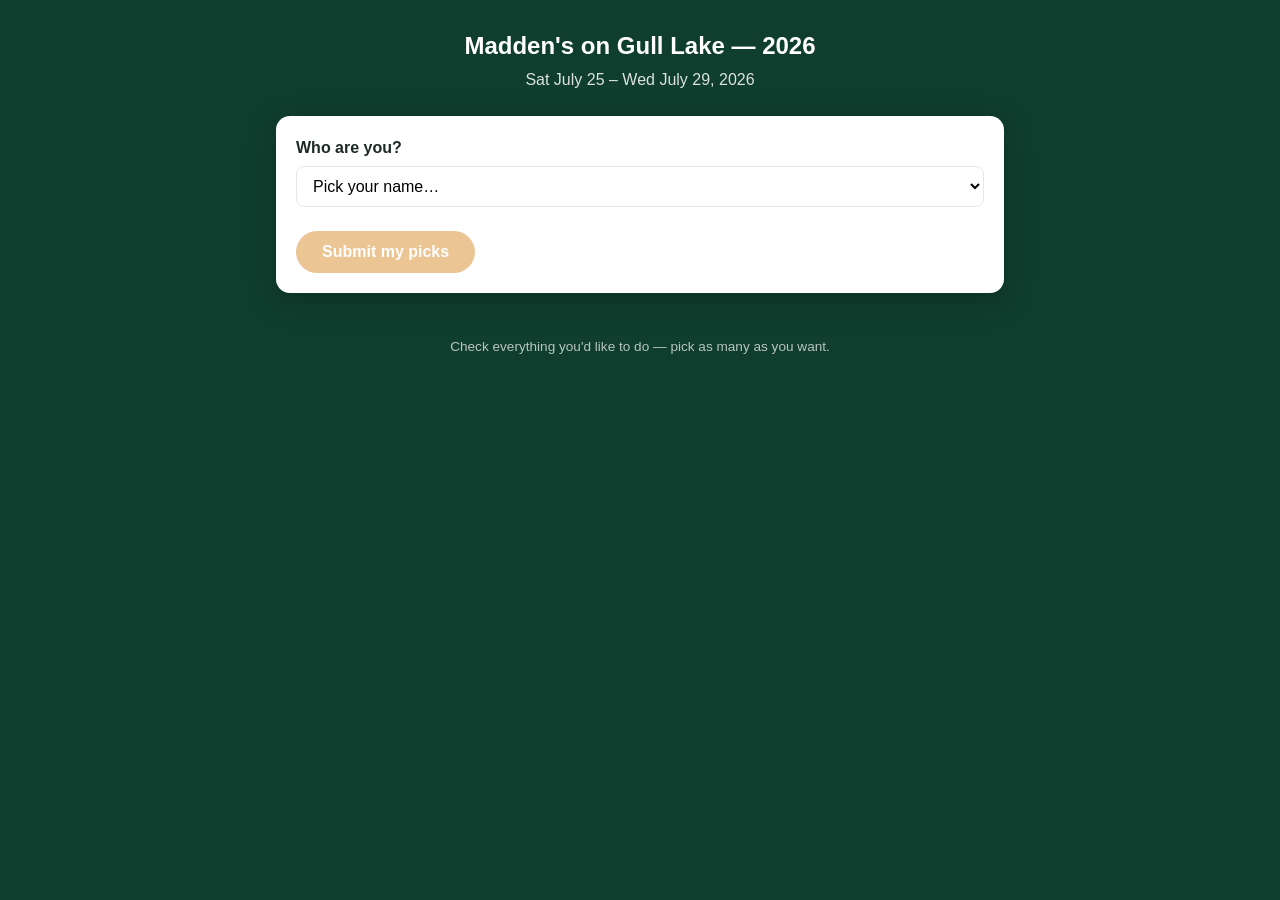
==== index.html @ 8397fe5e "feat: add static page shell and config template" ====
<!doctype html>
<html lang="en">
<head>
  <meta charset="utf-8" />
  <meta name="viewport" content="width=device-width, initial-scale=1" />
  <title>Madden's 2026 — What do you want to do?</title>
  <link rel="stylesheet" href="styles.css" />
</head>
<body>
  <header>
    <h1>Madden's on Gull Lake — 2026</h1>
    <p id="subtitle">Sat July 25 – Wed July 29, 2026</p>
  </header>
  <main>
    <div class="card">
      <div class="field">
        <label for="name-select">Who are you?</label>
        <select id="name-select" required>
          <option value="" disabled selected>Pick your name…</option>
        </select>
      </div>
      <div id="categories"></div>
      <div class="actions">
        <button id="submit-btn" type="button" disabled>Submit my picks</button>
        <span id="status"></span>
      </div>
    </div>
  </main>
  <footer>Check everything you'd like to do — pick as many as you want.</footer>
  <script src="config.js"></script>
  <script src="form.js"></script>
</body>
</html>
---- styles.css ----
:root {
  --bg: #0f3d2e; --card: #ffffff; --ink: #1a2b23; --muted: #5c6b63;
  --accent: #d98c2b; --line: #e4e9e6; --pill: #eef3f0;
}
* { box-sizing: border-box; }
body {
  margin: 0; font: 16px/1.5 -apple-system, BlinkMacSystemFont, "Segoe UI", Roboto, sans-serif;
  color: var(--ink); background: var(--bg);
}
header { text-align: center; color: #fff; padding: 28px 16px 8px; }
header h1 { margin: 0 0 4px; font-size: 1.5rem; }
header p { margin: 0; opacity: .85; }
main { max-width: 760px; margin: 0 auto; padding: 16px; }
.card {
  background: var(--card); border-radius: 14px; padding: 20px;
  box-shadow: 0 8px 30px rgba(0,0,0,.18); margin-bottom: 20px;
}
.field label { display: block; font-weight: 600; margin-bottom: 6px; }
select {
  width: 100%; padding: 10px 12px; font-size: 1rem;
  border: 1px solid var(--line); border-radius: 8px; background: #fff;
}
.category { margin-top: 8px; }
.category h2 {
  font-size: 1.05rem; margin: 20px 0 8px; padding-bottom: 6px;
  border-bottom: 2px solid var(--line);
}
.activity {
  display: flex; align-items: center; gap: 10px; padding: 8px 6px;
  border-radius: 8px;
}
.activity:hover { background: var(--pill); }
.activity input { width: 18px; height: 18px; flex: 0 0 auto; }
.activity .label { flex: 1; }
.badge {
  font-size: .72rem; font-weight: 600; padding: 2px 7px; border-radius: 999px;
  background: var(--pill); color: var(--muted);
}
.badge.kid { background: #e7f0ff; color: #275ea8; }
.badge.adult { background: #fbe7e7; color: #a83030; }
.badge.price { background: #fff4e4; color: #a86a1f; }
.actions { margin-top: 24px; display: flex; align-items: center; gap: 14px; }
button {
  background: var(--accent); color: #fff; border: 0; border-radius: 999px;
  padding: 12px 26px; font-size: 1rem; font-weight: 600; cursor: pointer;
}
button:disabled { opacity: .5; cursor: default; }
#status { font-weight: 600; }
#status.ok { color: #1f7a4d; }
#status.err { color: #a83030; }
footer { text-align: center; color: #fff; opacity: .7; font-size: .85rem; padding: 8px 0 30px; }
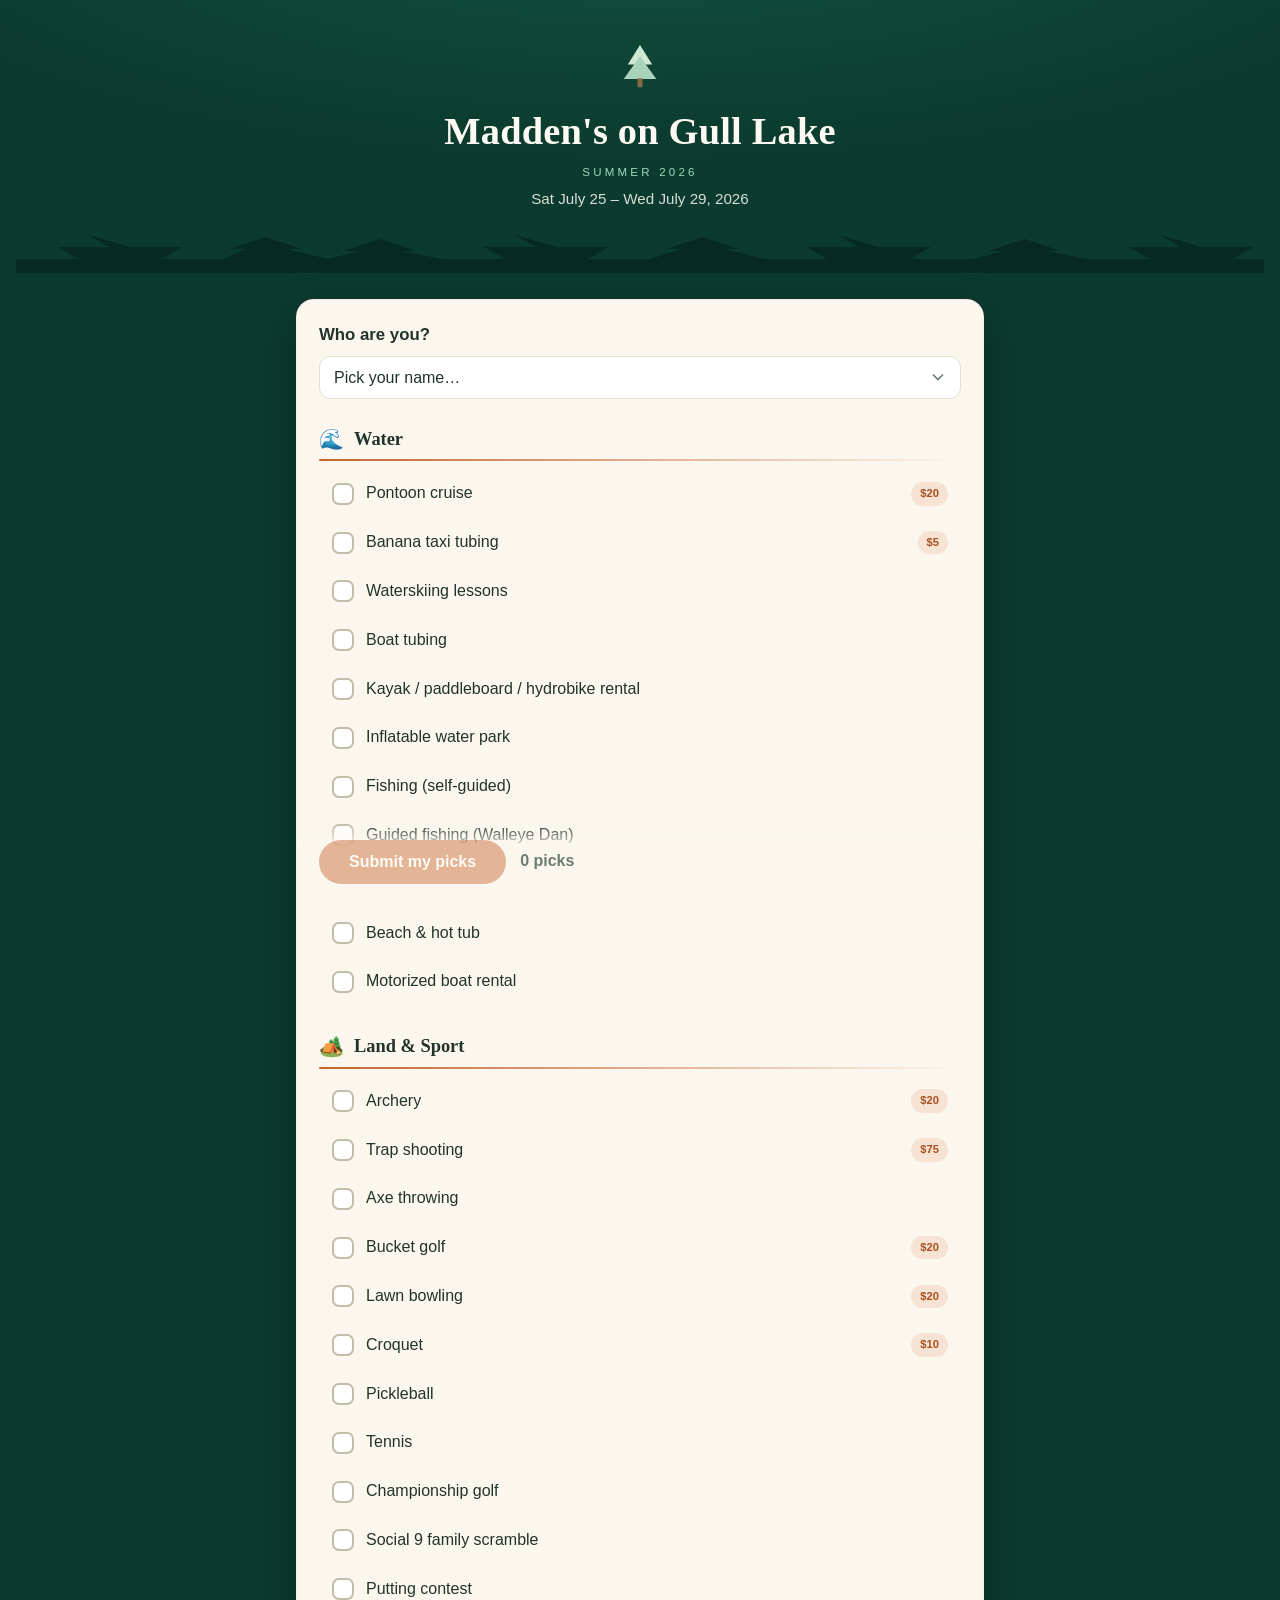
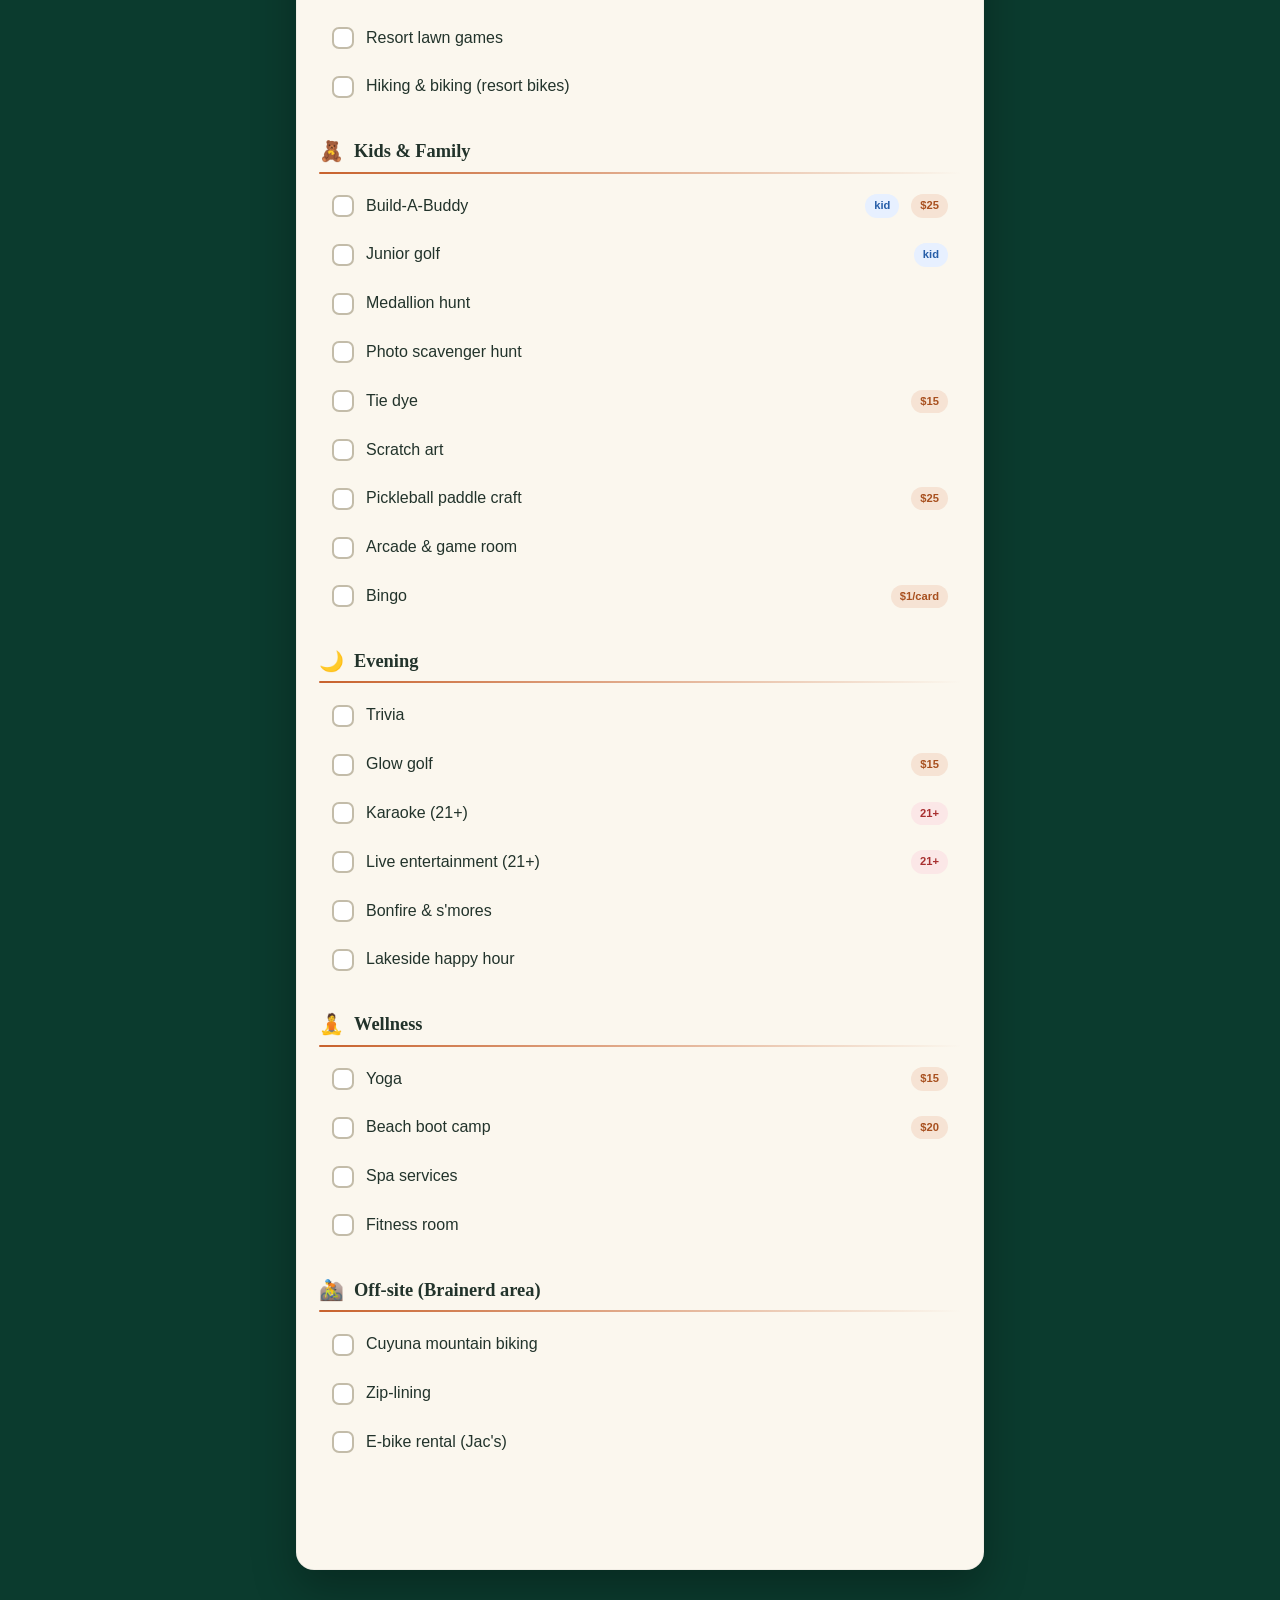
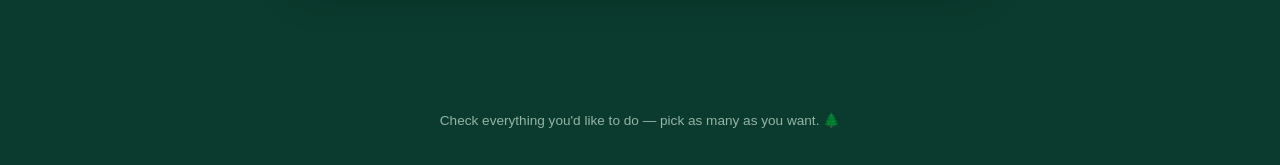
==== commit be7871e3: "style: Northwoods lodge redesign — cream cards, pine emblem, category icons, custom checkboxes, live" ====
--- a/index.html
+++ b/index.html
@@ -8,8 +8,26 @@
 </head>
 <body>
   <header>
-    <h1>Madden's on Gull Lake — 2026</h1>
+    <svg class="emblem" viewBox="0 0 64 64" width="52" height="52" aria-hidden="true">
+      <polygon points="32,6 47,30 17,30" fill="#cfe8d6" />
+      <polygon points="32,20 52,48 12,48" fill="#a9d3ba" />
+      <rect x="29" y="47" width="6" height="11" rx="1" fill="#8a6a44" />
+    </svg>
+    <h1>Madden's on Gull Lake</h1>
+    <p class="year">Summer 2026</p>
     <p id="subtitle">Sat July 25 – Wed July 29, 2026</p>
+    <svg class="treeline" viewBox="0 0 1200 44" preserveAspectRatio="none" aria-hidden="true">
+      <path fill="#072a20" d="M0 44 L0 30
+        L60 30 40 18 90 18 70 6 110 18 160 18 140 30 200 30
+        220 20 205 20 240 8 275 20 260 20 300 30
+        330 22 315 22 350 10 385 22 370 22 410 30
+        470 30 450 18 500 18 480 6 520 18 570 18 550 30 610 30
+        640 20 625 20 660 8 695 20 680 20 720 30
+        780 30 760 18 810 18 790 6 830 18 880 18 860 30 920 30
+        950 22 935 22 970 10 1005 22 990 22 1030 30
+        1090 30 1070 18 1120 18 1100 6 1140 18 1190 18 1170 30 1200 30
+        L1200 44 Z" />
+    </svg>
   </header>
   <main>
     <div class="card">
@@ -22,11 +40,12 @@
       <div id="categories"></div>
       <div class="actions">
         <button id="submit-btn" type="button" disabled>Submit my picks</button>
+        <span id="count">0 picks</span>
         <span id="status"></span>
       </div>
     </div>
   </main>
-  <footer>Check everything you'd like to do — pick as many as you want.</footer>
+  <footer>Check everything you'd like to do — pick as many as you want. 🌲</footer>
   <script src="config.js"></script>
   <script src="form.js"></script>
 </body>
--- a/styles.css
+++ b/styles.css
@@ -1,51 +1,150 @@
 :root {
-  --bg: #0f3d2e; --card: #ffffff; --ink: #1a2b23; --muted: #5c6b63;
-  --accent: #d98c2b; --line: #e4e9e6; --pill: #eef3f0;
+  --green-950: #072a20;
+  --green-900: #0b3b2e;
+  --green-800: #0d4635;
+  --green-600: #2f7d54;
+  --green-500: #3f9a68;
+  --paper: #fbf7ee;
+  --paper-2: #f3ecdc;
+  --ink: #22332b;
+  --muted: #6b7d72;
+  --accent: #c8622d;
+  --accent-soft: #f6e3d4;
+  --line: #e7dfce;
 }
 * { box-sizing: border-box; }
+html { scroll-behavior: smooth; }
 body {
-  margin: 0; font: 16px/1.5 -apple-system, BlinkMacSystemFont, "Segoe UI", Roboto, sans-serif;
-  color: var(--ink); background: var(--bg);
+  margin: 0;
+  font: 16px/1.55 -apple-system, BlinkMacSystemFont, "Segoe UI", Roboto, sans-serif;
+  color: var(--ink);
+  background:
+    radial-gradient(1200px 400px at 50% -120px, #12543f 0%, transparent 70%),
+    var(--green-900);
+  min-height: 100vh;
 }
-header { text-align: center; color: #fff; padding: 28px 16px 8px; }
-header h1 { margin: 0 0 4px; font-size: 1.5rem; }
-header p { margin: 0; opacity: .85; }
-main { max-width: 760px; margin: 0 auto; padding: 16px; }
+
+/* ---------- header ---------- */
+header {
+  text-align: center;
+  color: #fdfaf3;
+  padding: 40px 16px 26px;
+  position: relative;
+}
+.emblem { display: block; margin: 0 auto 10px; }
+header h1 {
+  margin: 0;
+  font-family: Georgia, "Iowan Old Style", "Times New Roman", serif;
+  font-weight: 600;
+  font-size: clamp(1.7rem, 5vw, 2.4rem);
+  letter-spacing: .2px;
+}
+header .year {
+  margin: 2px 0 6px;
+  text-transform: uppercase;
+  letter-spacing: .28em;
+  font-size: .72rem;
+  color: #9fd8b8;
+}
+header #subtitle { margin: 0; opacity: .85; font-size: .95rem; }
+.treeline { display: block; width: 100%; height: 44px; margin-top: 18px; }
+
+/* ---------- layout ---------- */
+main { max-width: 720px; margin: 0 auto; padding: 0 16px 120px; }
 .card {
-  background: var(--card); border-radius: 14px; padding: 20px;
-  box-shadow: 0 8px 30px rgba(0,0,0,.18); margin-bottom: 20px;
+  background: var(--paper);
+  border: 1px solid rgba(0,0,0,.04);
+  border-radius: 18px;
+  padding: 22px 22px 26px;
+  box-shadow: 0 18px 44px rgba(0,0,0,.28);
 }
-.field label { display: block; font-weight: 600; margin-bottom: 6px; }
+
+/* ---------- name field ---------- */
+.field { margin-bottom: 6px; }
+.field label { display: block; font-weight: 700; margin-bottom: 8px; font-size: 1.05rem; }
 select {
-  width: 100%; padding: 10px 12px; font-size: 1rem;
-  border: 1px solid var(--line); border-radius: 8px; background: #fff;
+  width: 100%; padding: 12px 14px; font-size: 1rem;
+  border: 1.5px solid var(--line); border-radius: 11px;
+  background: #fff; color: var(--ink); appearance: none;
+  background-image: url("data:image/svg+xml,%3Csvg xmlns='http://www.w3.org/2000/svg' width='20' height='20' viewBox='0 0 24 24' fill='none' stroke='%236b7d72' stroke-width='2'%3E%3Cpath d='M6 9l6 6 6-6'/%3E%3C/svg%3E");
+  background-repeat: no-repeat; background-position: right 12px center;
 }
-.category { margin-top: 8px; }
+select:focus { outline: none; border-color: var(--green-600); box-shadow: 0 0 0 3px rgba(47,125,84,.18); }
+
+/* ---------- categories ---------- */
+.category { margin-top: 26px; }
 .category h2 {
-  font-size: 1.05rem; margin: 20px 0 8px; padding-bottom: 6px;
-  border-bottom: 2px solid var(--line);
+  display: flex; align-items: center; gap: 10px;
+  font-size: 1.15rem; margin: 0 0 6px;
+  font-family: Georgia, "Iowan Old Style", serif; font-weight: 600;
 }
+.category h2::before {
+  content: ""; width: 30px; height: 30px; flex: 0 0 auto;
+  background-size: contain; background-repeat: no-repeat; background-position: center;
+}
+.category[data-cat-id="water"]    h2::before { content: "🌊"; }
+.category[data-cat-id="land"]     h2::before { content: "🏕️"; }
+.category[data-cat-id="kids"]     h2::before { content: "🧸"; }
+.category[data-cat-id="evening"]  h2::before { content: "🌙"; }
+.category[data-cat-id="wellness"] h2::before { content: "🧘"; }
+.category[data-cat-id="offsite"]  h2::before { content: "🚵"; }
+.category h2::before { width: auto; height: auto; font-size: 1.25rem; line-height: 1; }
+.category > .rule { height: 2px; background: linear-gradient(90deg, var(--accent), transparent); border-radius: 2px; margin-bottom: 8px; }
+
+/* ---------- activity rows ---------- */
 .activity {
-  display: flex; align-items: center; gap: 10px; padding: 8px 6px;
-  border-radius: 8px;
+  display: flex; align-items: center; gap: 12px;
+  padding: 11px 12px; border-radius: 12px;
+  border: 1.5px solid transparent; cursor: pointer;
+  transition: background .12s ease, border-color .12s ease;
 }
-.activity:hover { background: var(--pill); }
-.activity input { width: 18px; height: 18px; flex: 0 0 auto; }
-.activity .label { flex: 1; }
+.activity:hover { background: var(--paper-2); }
+.activity:has(input:checked) { background: #eef6f0; border-color: #bfe0cc; }
+
+.activity input {
+  appearance: none; -webkit-appearance: none;
+  width: 22px; height: 22px; flex: 0 0 auto; margin: 0;
+  border: 2px solid #c3bca9; border-radius: 7px; background: #fff;
+  display: grid; place-content: center; cursor: pointer; transition: all .12s ease;
+}
+.activity input::before {
+  content: ""; width: 12px; height: 12px; transform: scale(0);
+  transition: transform .12s ease;
+  background: #fff;
+  clip-path: polygon(14% 46%, 0 60%, 40% 100%, 100% 22%, 86% 8%, 40% 72%);
+}
+.activity input:checked { background: var(--green-600); border-color: var(--green-600); }
+.activity input:checked::before { transform: scale(1); }
+.activity input:focus-visible { outline: none; box-shadow: 0 0 0 3px rgba(47,125,84,.22); }
+
+.activity .label { flex: 1; font-weight: 500; }
 .badge {
-  font-size: .72rem; font-weight: 600; padding: 2px 7px; border-radius: 999px;
-  background: var(--pill); color: var(--muted);
+  font-size: .7rem; font-weight: 700; padding: 3px 9px; border-radius: 999px;
+  background: var(--paper-2); color: var(--muted); white-space: nowrap;
 }
 .badge.kid { background: #e7f0ff; color: #275ea8; }
 .badge.adult { background: #fbe7e7; color: #a83030; }
-.badge.price { background: #fff4e4; color: #a86a1f; }
-.actions { margin-top: 24px; display: flex; align-items: center; gap: 14px; }
+.badge.price { background: var(--accent-soft); color: #a8501f; }
+
+/* ---------- sticky action bar ---------- */
+.actions {
+  position: sticky; bottom: 0; z-index: 5;
+  margin: 26px -22px -26px; padding: 16px 22px;
+  display: flex; align-items: center; gap: 14px;
+  background: linear-gradient(180deg, rgba(251,247,238,0) 0%, var(--paper) 34%);
+  border-bottom-left-radius: 18px; border-bottom-right-radius: 18px;
+}
+#count { font-weight: 700; color: var(--muted); font-variant-numeric: tabular-nums; }
 button {
   background: var(--accent); color: #fff; border: 0; border-radius: 999px;
-  padding: 12px 26px; font-size: 1rem; font-weight: 600; cursor: pointer;
+  padding: 13px 30px; font-size: 1rem; font-weight: 700; cursor: pointer;
+  box-shadow: 0 6px 16px rgba(200,98,45,.32); transition: transform .08s ease, filter .12s ease;
 }
-button:disabled { opacity: .5; cursor: default; }
-#status { font-weight: 600; }
-#status.ok { color: #1f7a4d; }
+button:hover:not(:disabled) { filter: brightness(1.05); }
+button:active:not(:disabled) { transform: translateY(1px); }
+button:disabled { opacity: .45; cursor: default; box-shadow: none; }
+#status { font-weight: 700; }
+#status.ok { color: var(--green-600); }
 #status.err { color: #a83030; }
-footer { text-align: center; color: #fff; opacity: .7; font-size: .85rem; padding: 8px 0 30px; }
+
+footer { text-align: center; color: #cfe8d6; opacity: .7; font-size: .85rem; padding: 20px 16px 34px; }
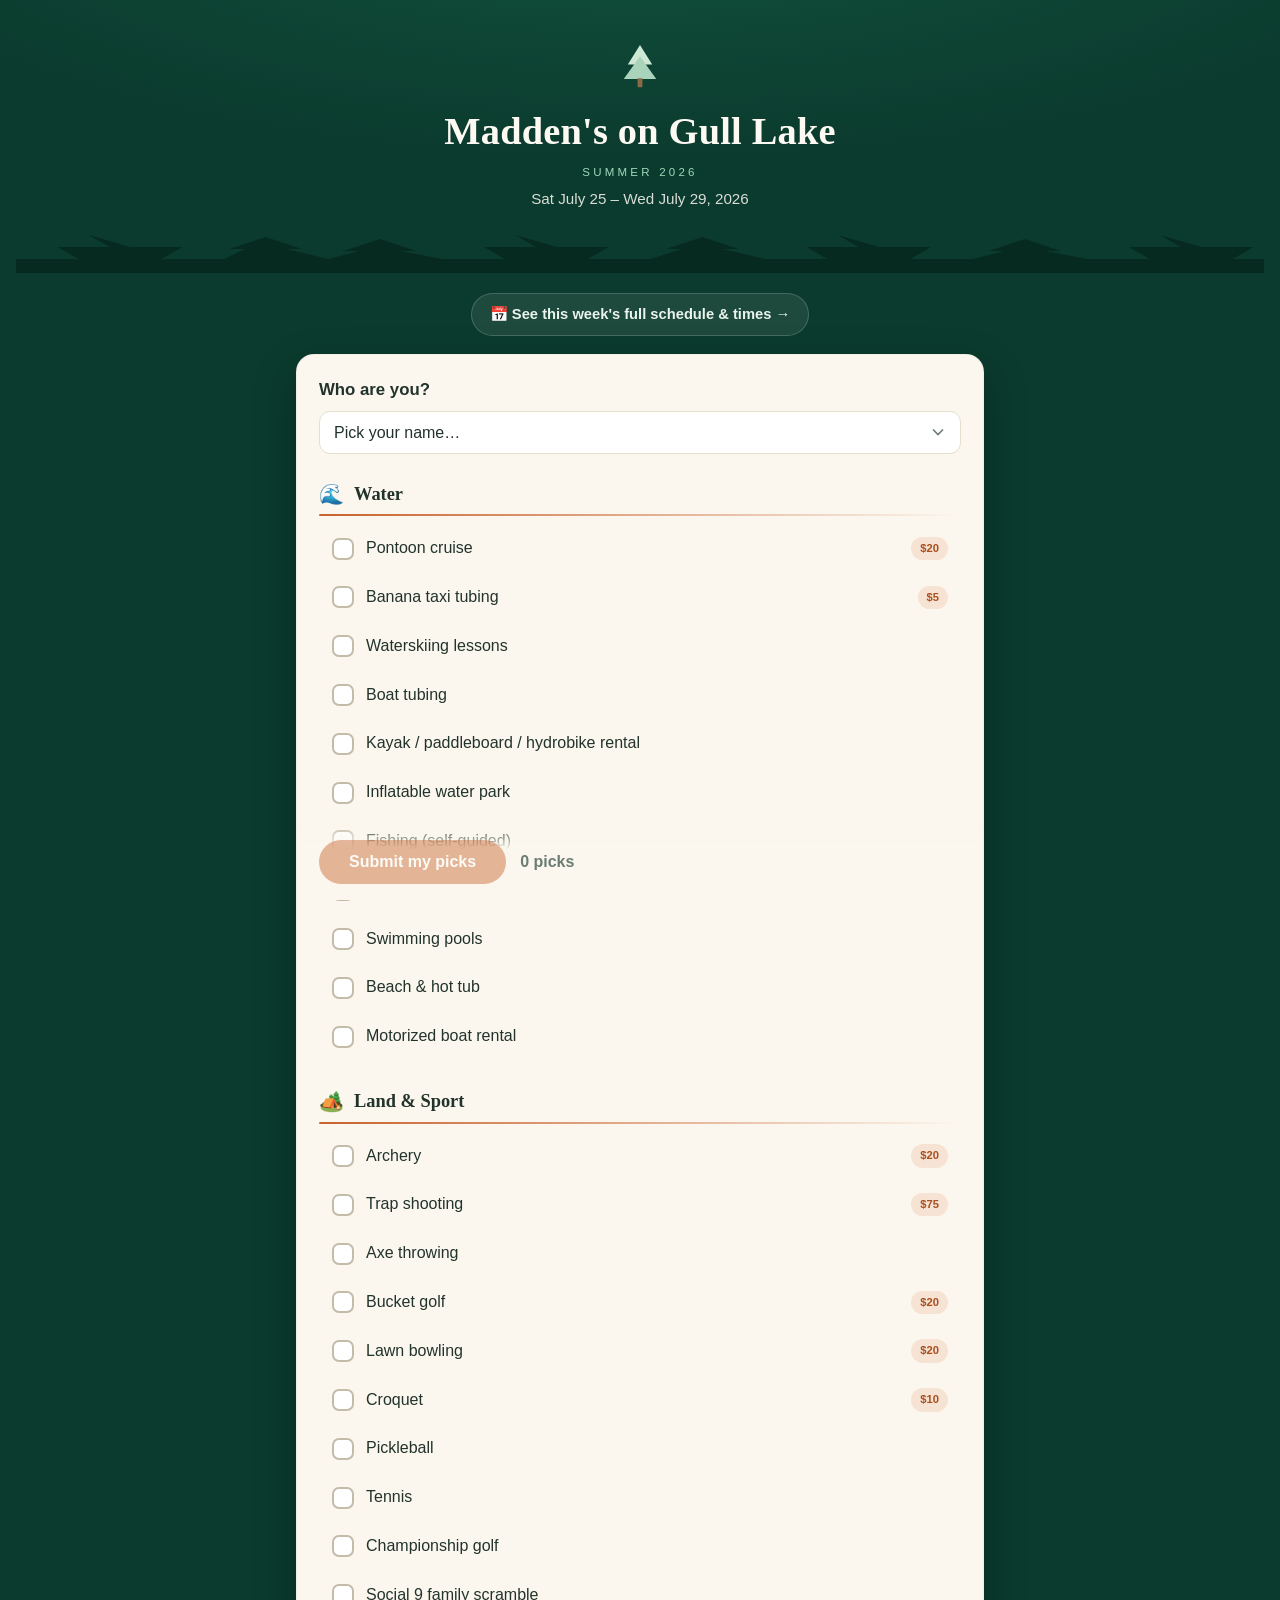
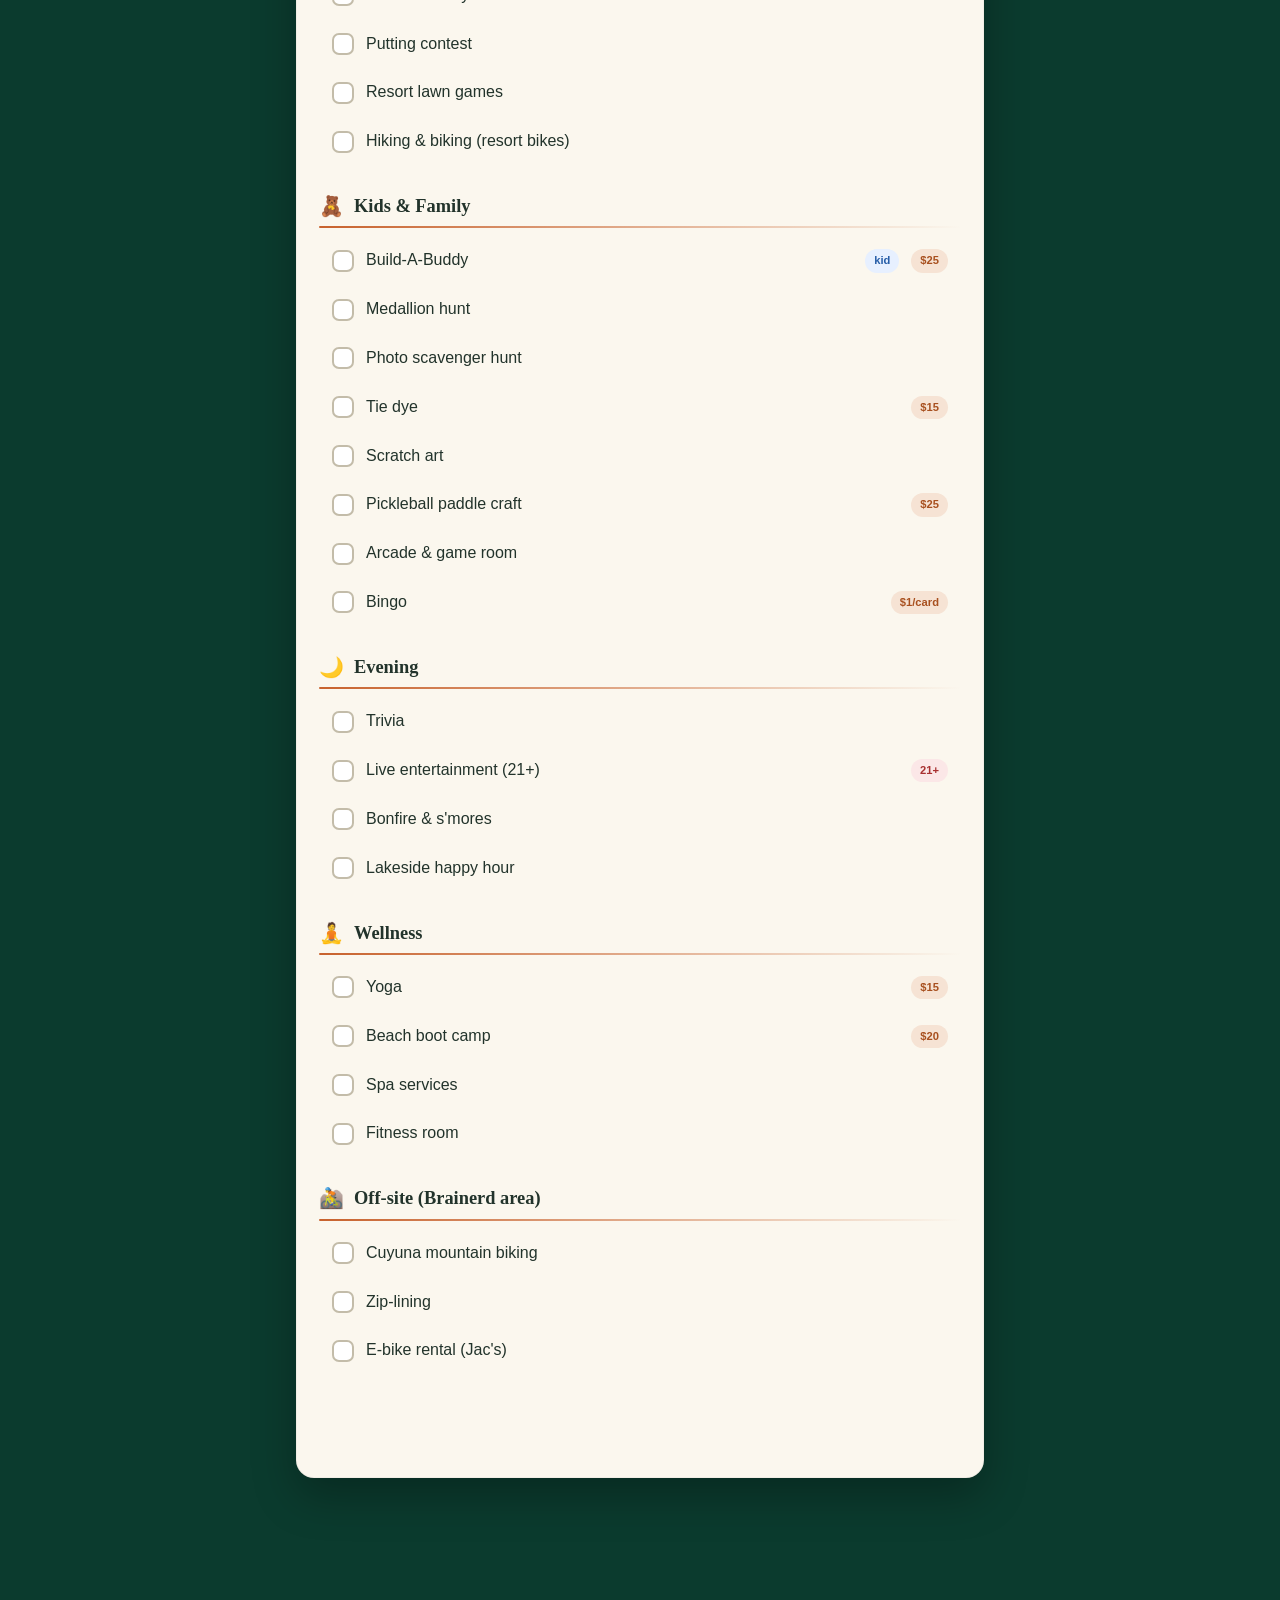
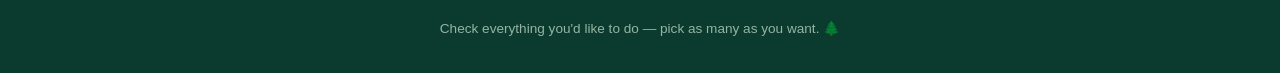
==== commit b12973c7: "feat: add this-week schedule page; trim activities not offered our dates (Glow Golf, Karaoke, Junior" ====
--- a/index.html
+++ b/index.html
@@ -30,6 +30,7 @@
     </svg>
   </header>
   <main>
+    <nav class="pagenav"><a href="schedule.html">📅 See this week's full schedule &amp; times →</a></nav>
     <div class="card">
       <div class="field">
         <label for="name-select">Who are you?</label>
--- a/styles.css
+++ b/styles.css
@@ -148,3 +148,42 @@
 #status.err { color: #a83030; }
 
 footer { text-align: center; color: #cfe8d6; opacity: .7; font-size: .85rem; padding: 20px 16px 34px; }
+footer a, .pagenav a { color: #e9c9a3; }
+
+/* ---------- page nav ---------- */
+.pagenav { text-align: center; margin: -6px 0 18px; }
+.pagenav a {
+  display: inline-block; text-decoration: none; font-weight: 700; font-size: .92rem;
+  padding: 9px 18px; border-radius: 999px;
+  background: rgba(255,255,255,.08); color: #eaf3ec; border: 1px solid rgba(255,255,255,.18);
+}
+.pagenav a:hover { background: rgba(255,255,255,.16); }
+
+/* ---------- schedule ---------- */
+.day-card { margin-bottom: 18px; }
+.day-card h2 {
+  display: flex; align-items: baseline; gap: 10px; margin: 0 0 4px;
+  font-family: Georgia, "Iowan Old Style", serif; font-weight: 600; font-size: 1.25rem;
+}
+.day-card h2 .date { font-family: inherit; font-size: .95rem; color: var(--muted); font-weight: 400; }
+.day-card .rule { height: 2px; background: linear-gradient(90deg, var(--accent), transparent); border-radius: 2px; margin-bottom: 6px; }
+.day-note { color: var(--muted); font-size: .88rem; font-style: italic; margin: 8px 2px 0; }
+.slot {
+  display: flex; align-items: baseline; gap: 12px; padding: 9px 4px;
+  border-bottom: 1px solid var(--line);
+}
+.slot:last-child { border-bottom: 0; }
+.slot .time {
+  flex: 0 0 92px; color: var(--green-600); font-weight: 700;
+  font-variant-numeric: tabular-nums; font-size: .86rem; line-height: 1.35;
+}
+.slot .what { flex: 1; }
+.slot .what .name { font-weight: 600; }
+.slot .what .loc { color: var(--muted); font-size: .85rem; }
+.slot .tags { display: flex; gap: 6px; flex-wrap: wrap; align-items: center; }
+.daily-list { columns: 2; column-gap: 22px; }
+.daily-list .slot { break-inside: avoid; border-bottom: 0; padding: 6px 4px; display: block; }
+@media (max-width: 560px) {
+  .daily-list { columns: 1; }
+  .slot .time { flex-basis: 74px; }
+}
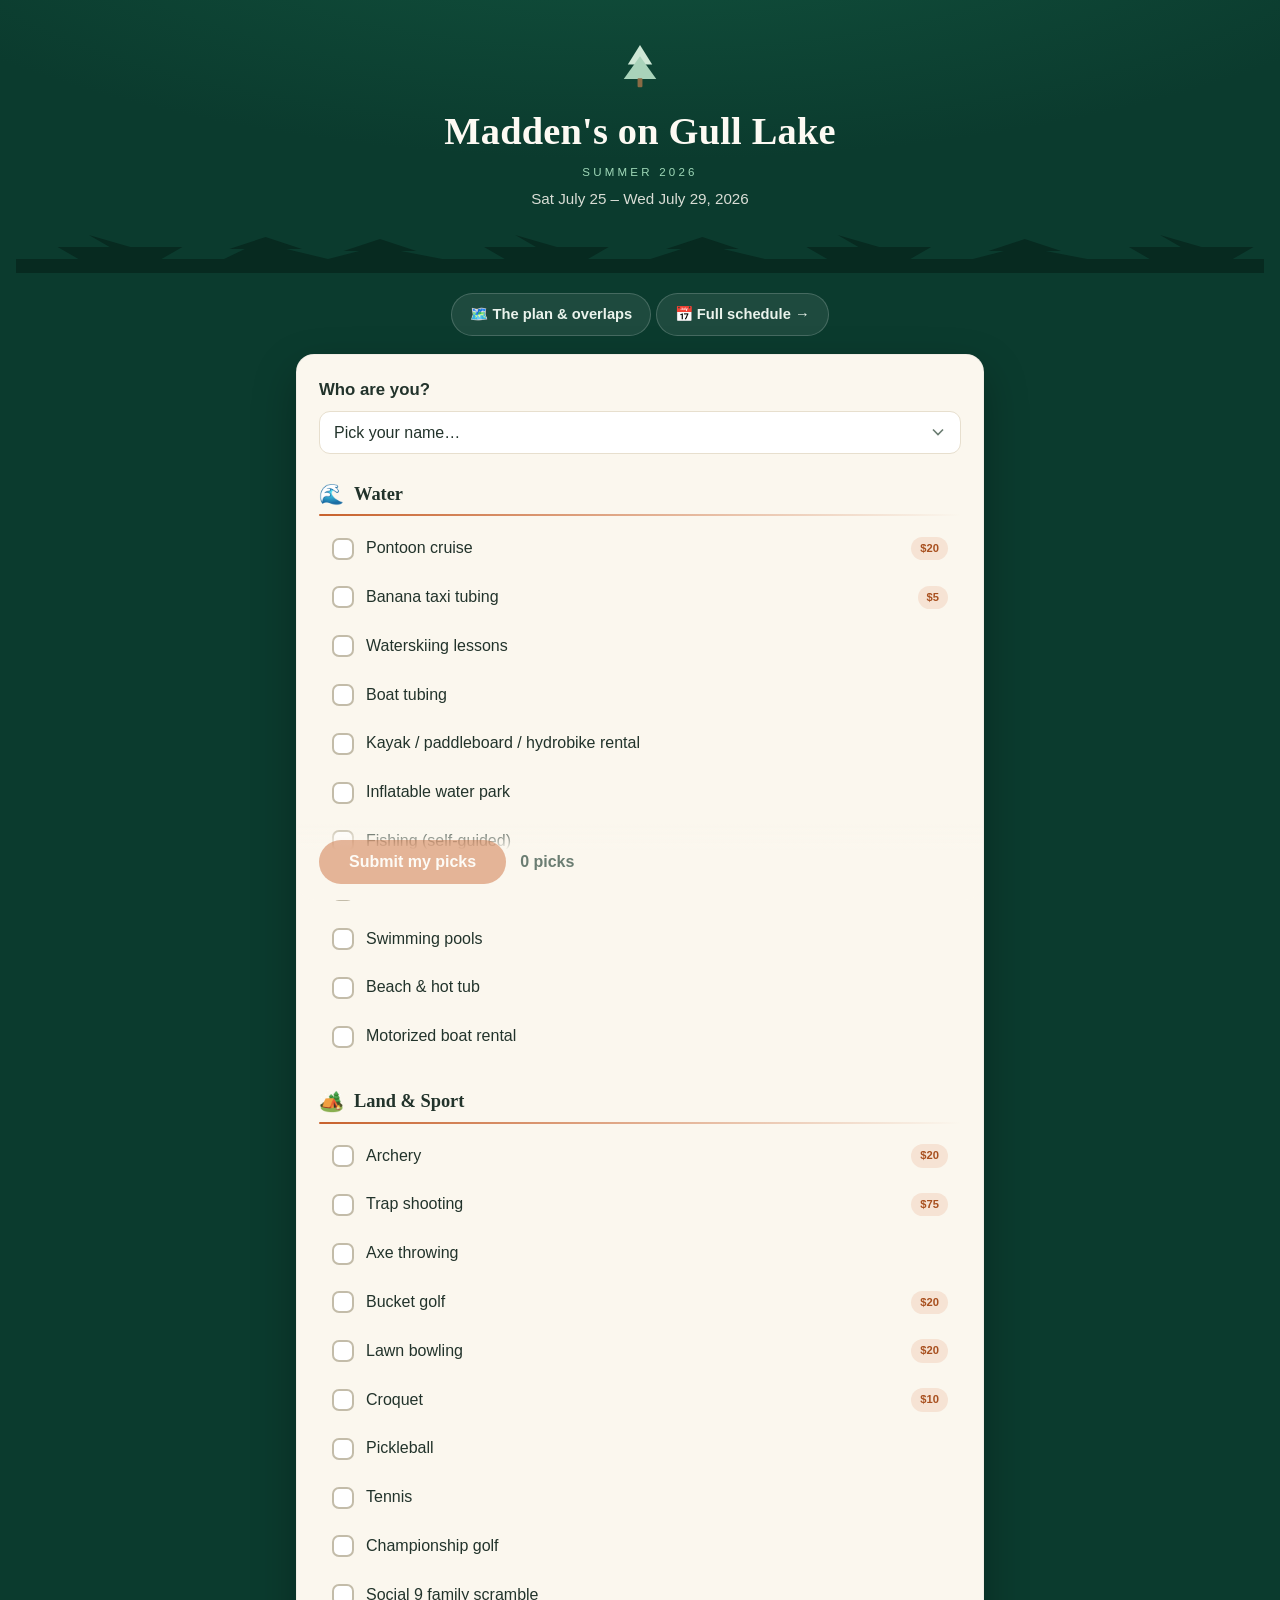
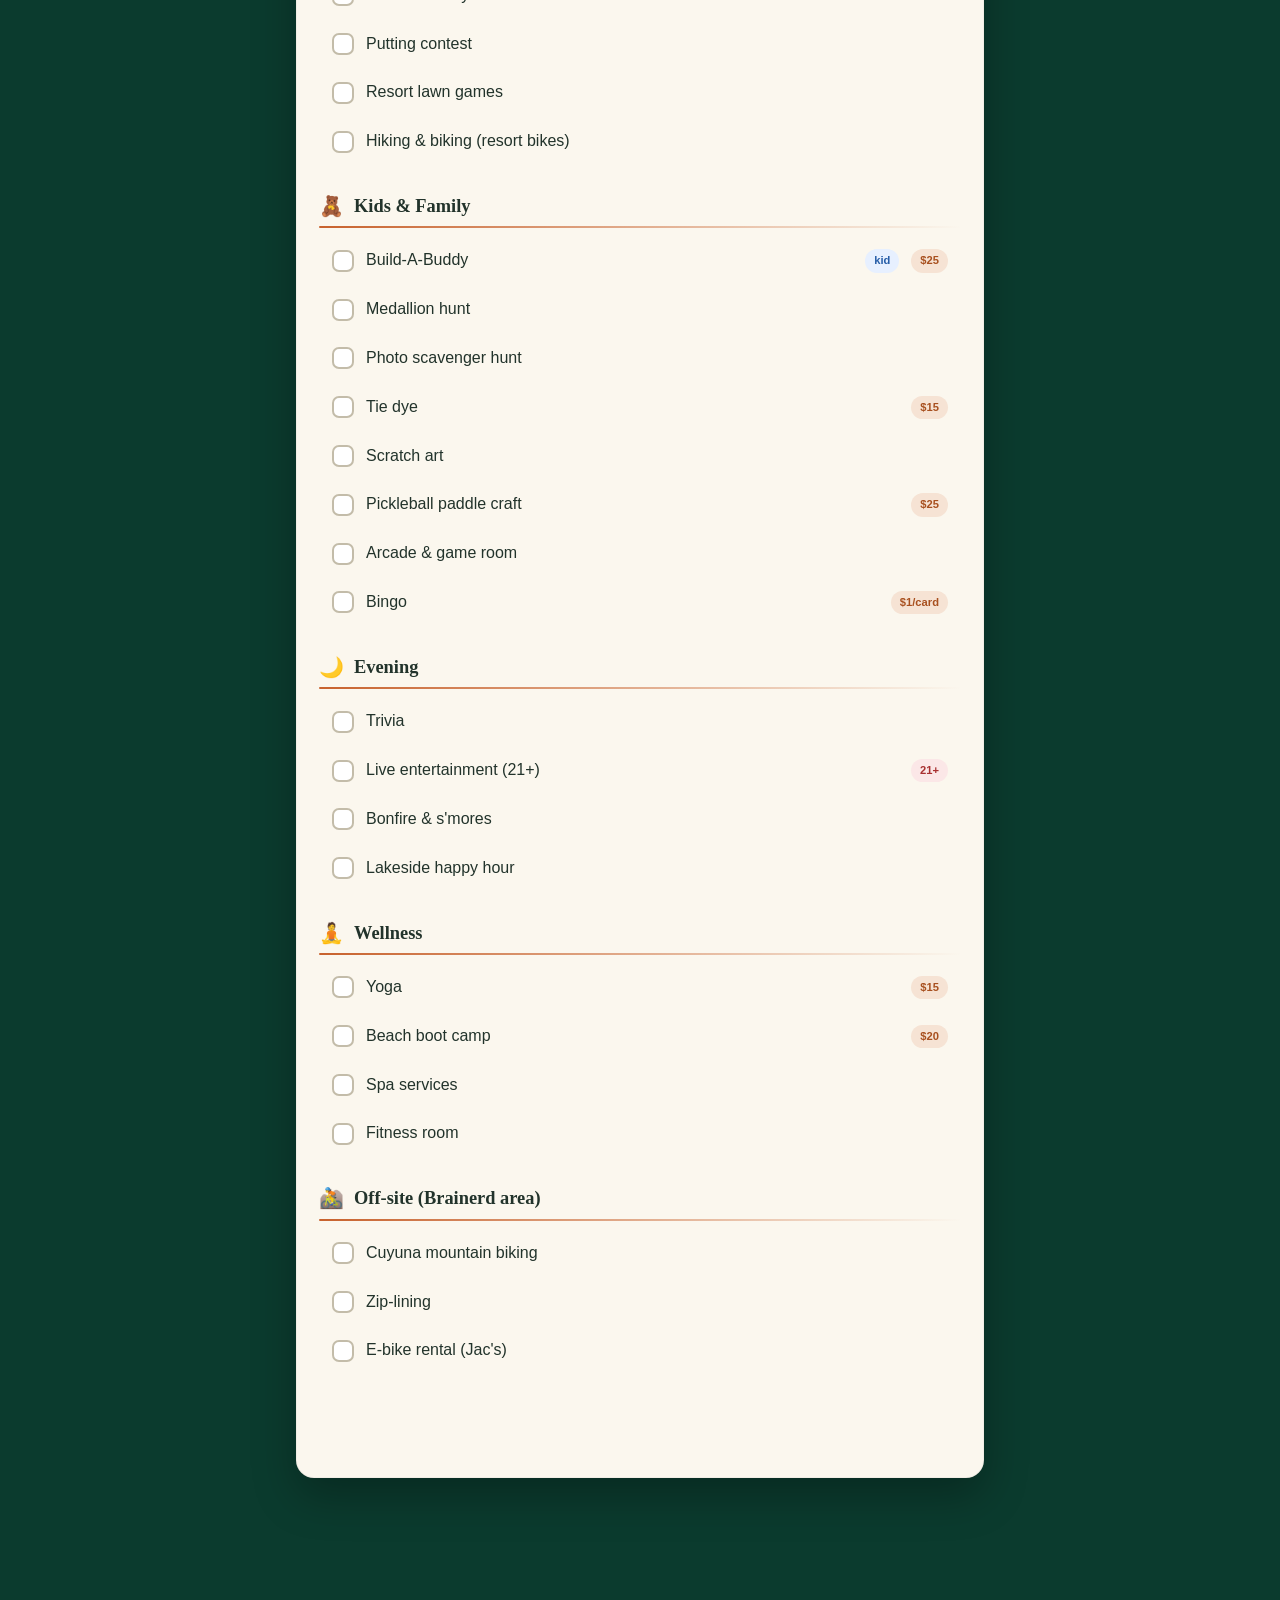
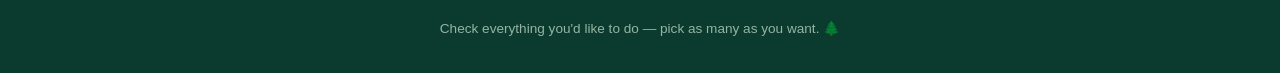
==== commit a386f2fd: "feat: add plan page — interest overlaps (single-hue bars) + sample itinerary" ====
--- a/index.html
+++ b/index.html
@@ -30,7 +30,10 @@
     </svg>
   </header>
   <main>
-    <nav class="pagenav"><a href="schedule.html">📅 See this week's full schedule &amp; times →</a></nav>
+    <nav class="pagenav">
+      <a href="plan.html">🗺️ The plan &amp; overlaps</a>
+      <a href="schedule.html">📅 Full schedule →</a>
+    </nav>
     <div class="card">
       <div class="field">
         <label for="name-select">Who are you?</label>
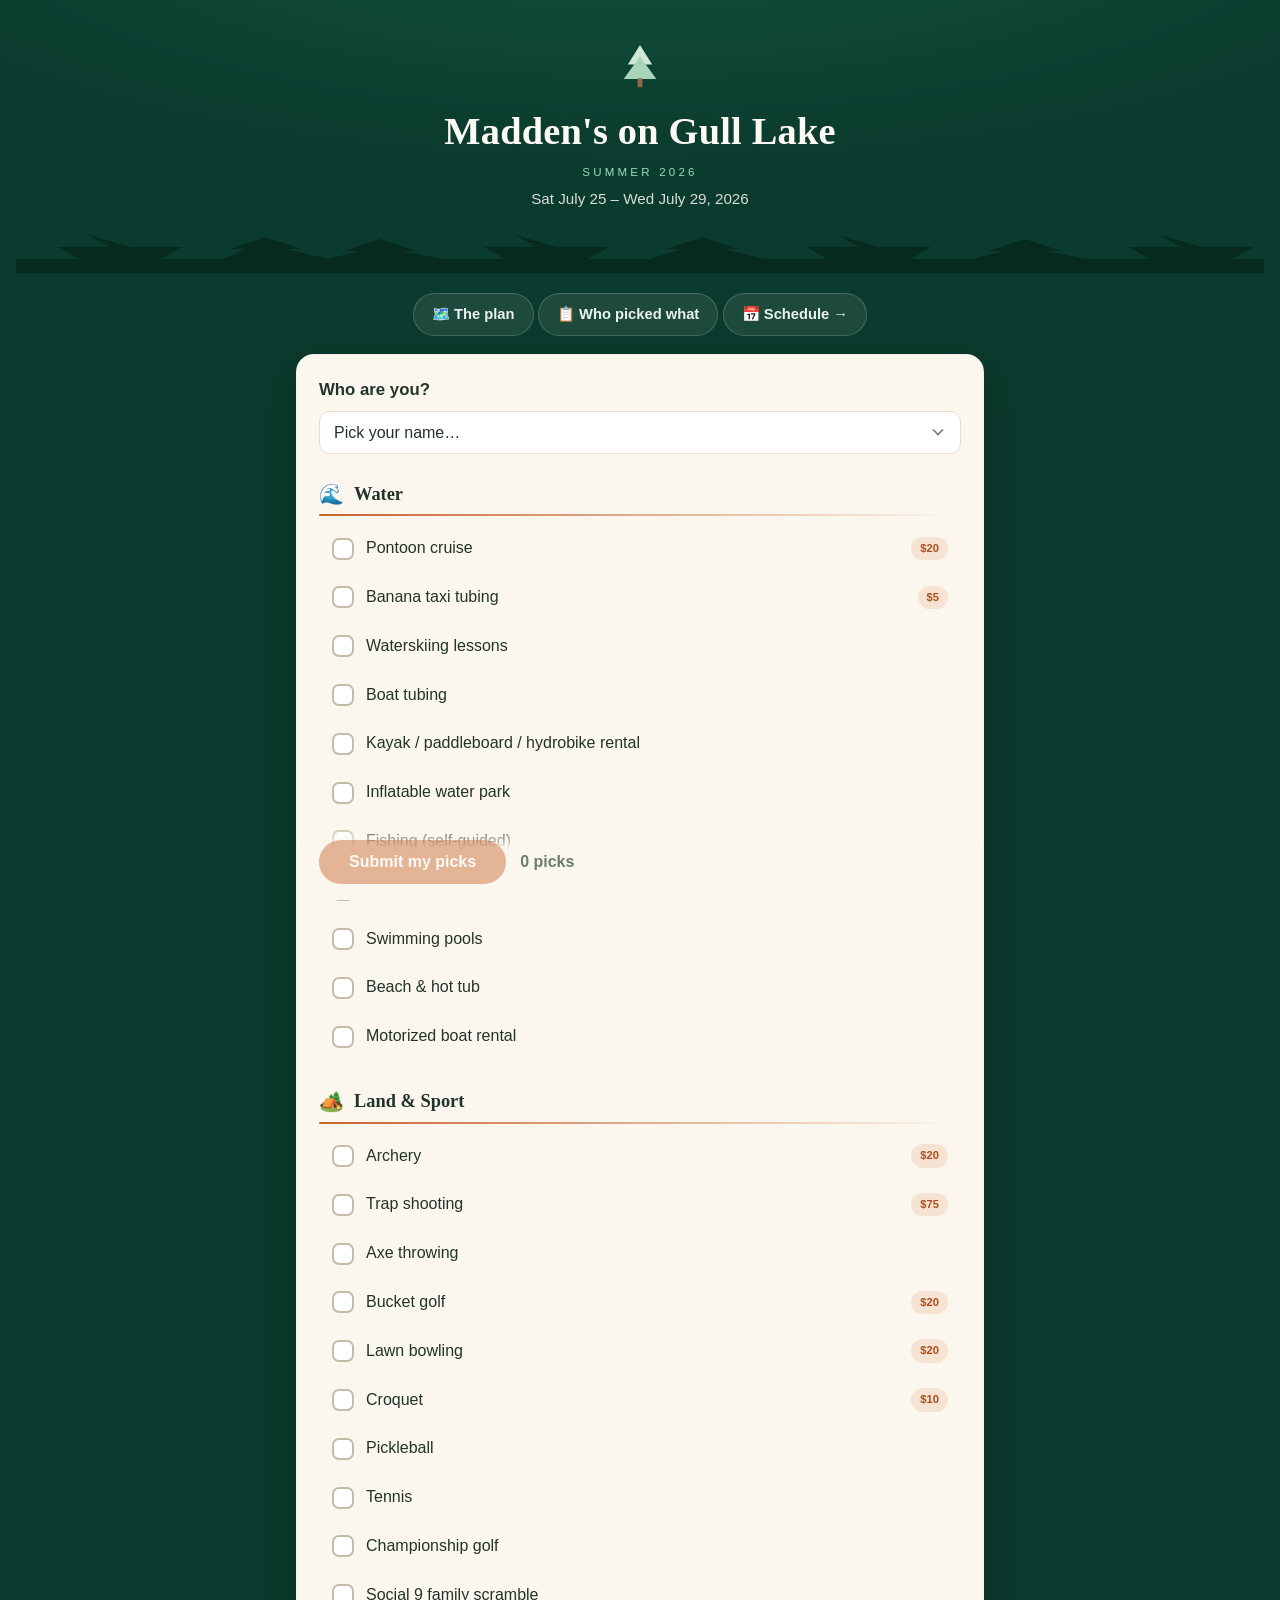
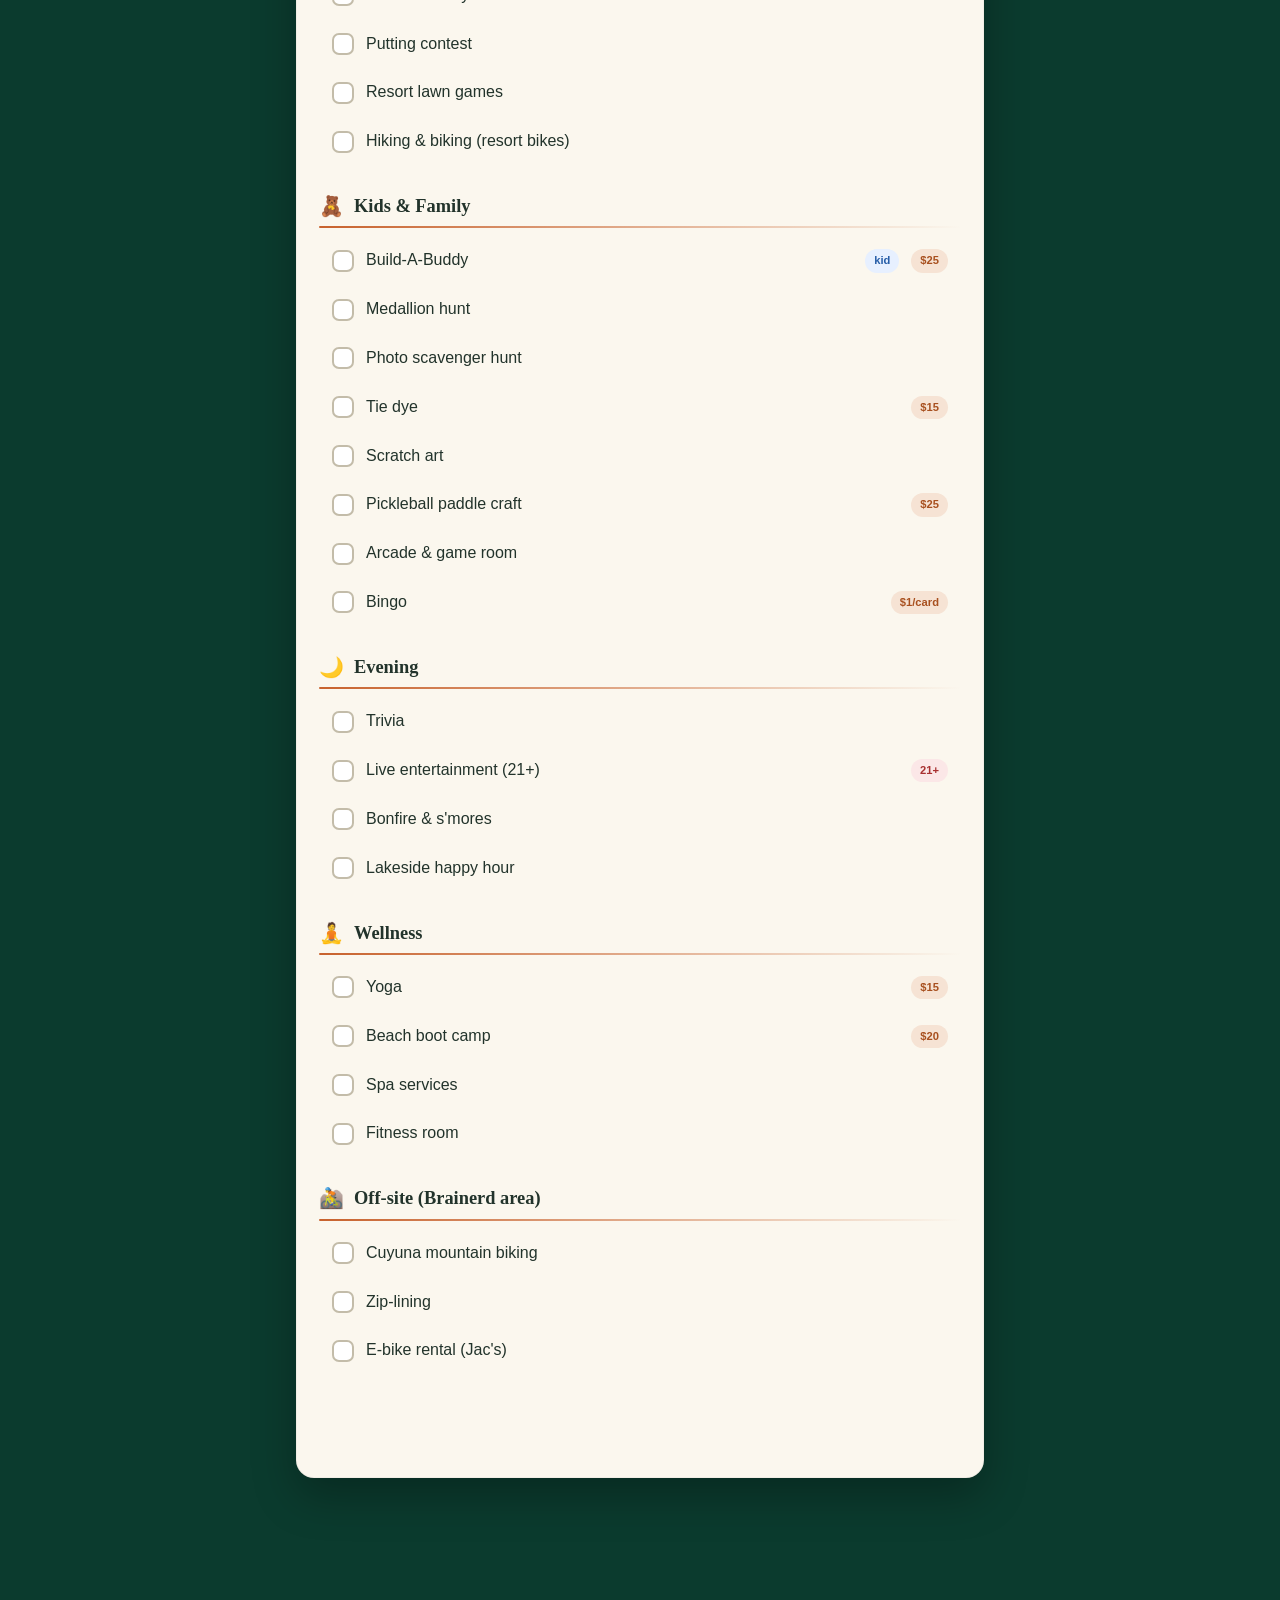
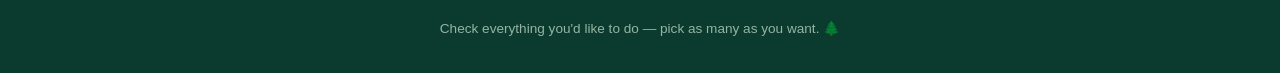
==== commit 7ed08b27: "feat: add 'Who Picked What' page — kids/adult/family split, full per-activity table, by-person view" ====
--- a/index.html
+++ b/index.html
@@ -31,8 +31,9 @@
   </header>
   <main>
     <nav class="pagenav">
-      <a href="plan.html">🗺️ The plan &amp; overlaps</a>
-      <a href="schedule.html">📅 Full schedule →</a>
+      <a href="plan.html">🗺️ The plan</a>
+      <a href="picks.html">📋 Who picked what</a>
+      <a href="schedule.html">📅 Schedule →</a>
     </nav>
     <div class="card">
       <div class="field">
